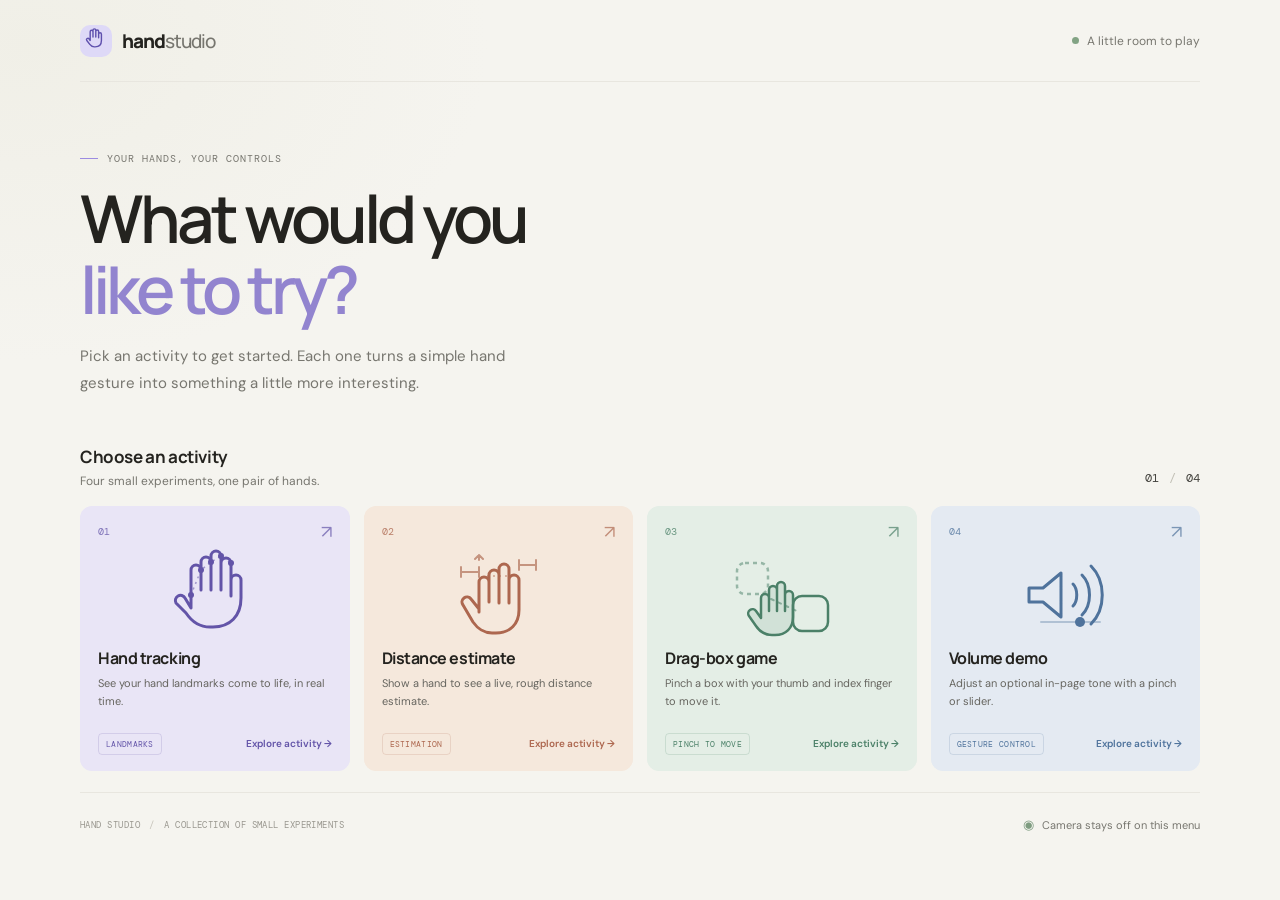
==== web/index.html @ ec26fe23 "Add initial HTML structure and CSS styles for Hand Studio web app - Created index.html with layout f" ====
<!doctype html>
<html lang="en">
  <head>
    <meta charset="utf-8">
    <meta name="viewport" content="width=device-width, initial-scale=1">
    <meta name="theme-color" content="#f5f4ef">
    <meta
      name="description"
      content="Choose a hand-tracking activity: explore landmarks, estimate distance, move boxes, or try gesture-controlled volume."
    >
    <title>Hand Studio — choose an activity</title>
    <link rel="stylesheet" href="styles.css">
    <script type="module" src="app.js"></script>
  </head>
  <body>
    <div class="page-shell">
      <header class="site-header">
        <a class="brand" href="#/" aria-label="Hand Studio home">
          <span class="brand-mark" aria-hidden="true">
            <svg viewBox="0 0 32 32" fill="none">
              <path d="M11 16V7.5a2 2 0 0 1 4 0V15 5.5a2 2 0 0 1 4 0V15 7a2 2 0 0 1 4 0v9-5a2 2 0 0 1 4 0v9c0 6-3.5 9-9 9h-1c-3 0-5-1.2-6.5-3.4L6.2 20a2 2 0 0 1 3.2-2.4L11 20v-4Z" transform="translate(-2 -2) scale(.9)" stroke="currentColor" stroke-width="2" stroke-linecap="round" stroke-linejoin="round"/>
            </svg>
          </span>
          <span>hand<span class="brand-light">studio</span></span>
        </a>
        <span class="header-note"><span class="status-dot" aria-hidden="true"></span> A little room to play</span>
      </header>

      <main id="main-content">
        <section class="home-view" id="home-view" aria-labelledby="page-title">
          <div class="intro">
            <p class="eyebrow"><span class="eyebrow-line" aria-hidden="true"></span> YOUR HANDS, YOUR CONTROLS</p>
            <h1 id="page-title" tabindex="-1">What would you<br><span>like to try?</span></h1>
            <p class="intro-copy">Pick an activity to get started. Each one turns a simple hand gesture into something a little more interesting.</p>
          </div>

          <div class="section-heading">
            <div>
              <h2>Choose an activity</h2>
              <p>Four small experiments, one pair of hands.</p>
            </div>
            <span class="activity-count">01 <span>/</span> 04</span>
          </div>

          <nav class="activity-grid" aria-label="Hand-tracking activities">
            <a class="activity-card card-lilac" href="#/activity/hand-tracking">
              <span class="card-topline"><span class="activity-number">01</span><span class="card-arrow" aria-hidden="true">↗</span></span>
              <span class="card-art art-tracking" aria-hidden="true">
                <svg viewBox="0 0 112 100" fill="none">
                  <path d="M32 50V25a5 5 0 0 1 10 0v20-28a5 5 0 0 1 10 0v28-34a5 5 0 0 1 10 0v34-27a5 5 0 0 1 10 0v33-16a5 5 0 0 1 10 0v18c0 18-11 29-28 29h-3c-11 0-18-5-24-14L17 58a5 5 0 0 1 9-5l6 10V50Z" stroke="currentColor" stroke-width="3" stroke-linecap="round" stroke-linejoin="round"/>
                  <circle cx="32" cy="50" r="3" fill="currentColor"/><circle cx="42" cy="25" r="3" fill="currentColor"/><circle cx="52" cy="17" r="3" fill="currentColor"/><circle cx="62" cy="11" r="3" fill="currentColor"/><circle cx="72" cy="18" r="3" fill="currentColor"/>
                  <path d="m32 50 10-25 10-8 10-6 10 7" stroke="currentColor" stroke-width="1.5" stroke-dasharray="2 4" opacity=".55"/>
                </svg>
              </span>
              <span class="card-title">Hand tracking</span>
              <span class="card-description">See your hand landmarks come to life, in real time.</span>
              <span class="card-footer"><span class="card-tag">LANDMARKS</span><span class="card-cta">Explore activity <span aria-hidden="true">→</span></span></span>
            </a>

            <a class="activity-card card-peach" href="#/activity/distance-estimate">
              <span class="card-topline"><span class="activity-number">02</span><span class="card-arrow" aria-hidden="true">↗</span></span>
              <span class="card-art art-distance" aria-hidden="true">
                <svg viewBox="0 0 112 100" fill="none">
                  <path d="M37 67V37a5 5 0 0 1 10 0v20-27a5 5 0 0 1 10 0v28-34a5 5 0 0 1 10 0v34-23a5 5 0 0 1 10 0v30c0 14-9 23-23 23h-4c-9 0-14-4-19-11L21 60a5 5 0 0 1 8-6l8 10V67Z" stroke="currentColor" stroke-width="3" stroke-linecap="round" stroke-linejoin="round"/>
                  <path d="M19 27h18M19 22v10m18-10v10M77 20h17m-17-5v10m17-10v10M37 15v-5m0 0-4 4m4-4 4 4" stroke="currentColor" stroke-width="2" stroke-linecap="round" stroke-linejoin="round" opacity=".65"/>
                  <path d="M45 31h22" stroke="currentColor" stroke-width="1.5" stroke-dasharray="2 4" opacity=".55"/>
                </svg>
              </span>
              <span class="card-title">Distance estimate</span>
              <span class="card-description">Show a hand to see a live, rough distance estimate.</span>
              <span class="card-footer"><span class="card-tag">ESTIMATION</span><span class="card-cta">Explore activity <span aria-hidden="true">→</span></span></span>
            </a>

            <a class="activity-card card-mint" href="#/activity/drag-box">
              <span class="card-topline"><span class="activity-number">03</span><span class="card-arrow" aria-hidden="true">↗</span></span>
              <span class="card-art art-drag" aria-hidden="true">
                <svg viewBox="0 0 112 100" fill="none">
                  <rect x="11" y="18" width="31" height="31" rx="8" stroke="currentColor" stroke-width="2.5" stroke-dasharray="4 4" opacity=".5"/>
                  <rect x="67" y="51" width="35" height="35" rx="9" stroke="currentColor" stroke-width="2.5"/>
                  <path d="M35 72V53a4 4 0 0 1 8 0v13-21a4 4 0 0 1 8 0v21-25a4 4 0 0 1 8 0v25-16a4 4 0 0 1 8 0v22c0 11-7 18-18 18h-3c-7 0-12-3-16-9l-7-10a4 4 0 0 1 7-5l5 7V72Z" fill="currentColor" fill-opacity=".12" stroke="currentColor" stroke-width="2.5" stroke-linecap="round" stroke-linejoin="round"/>
                  <path d="m45 54 28 13" stroke="currentColor" stroke-width="2" stroke-linecap="round" stroke-dasharray="3 5" opacity=".55"/>
                </svg>
              </span>
              <span class="card-title">Drag-box game</span>
              <span class="card-description">Pinch a box with your thumb and index finger to move it.</span>
              <span class="card-footer"><span class="card-tag">PINCH TO MOVE</span><span class="card-cta">Explore activity <span aria-hidden="true">→</span></span></span>
            </a>

            <a class="activity-card card-blue" href="#/activity/volume-control">
              <span class="card-topline"><span class="activity-number">04</span><span class="card-arrow" aria-hidden="true">↗</span></span>
              <span class="card-art art-volume" aria-hidden="true">
                <svg viewBox="0 0 112 100" fill="none">
                  <path d="M20 43h14l18-15v44L34 57H20V43Z" stroke="currentColor" stroke-width="3" stroke-linejoin="round"/>
                  <path d="M64 39c5 5 5 17 0 22m9-31c10 10 10 30 0 40m9-49c15 15 15 43 0 58" stroke="currentColor" stroke-width="3" stroke-linecap="round"/>
                  <path d="M32 77h59" stroke="currentColor" stroke-width="2" stroke-linecap="round" opacity=".35"/>
                  <circle cx="71" cy="77" r="5" fill="currentColor"/>
                </svg>
              </span>
              <span class="card-title">Volume demo</span>
              <span class="card-description">Adjust an optional in-page tone with a pinch or slider.</span>
              <span class="card-footer"><span class="card-tag">GESTURE CONTROL</span><span class="card-cta">Explore activity <span aria-hidden="true">→</span></span></span>
            </a>
          </nav>

          <footer class="home-footer">
            <span>HAND STUDIO <span class="footer-divider">/</span> A COLLECTION OF SMALL EXPERIMENTS</span>
            <span class="camera-note"><span class="camera-icon" aria-hidden="true">◉</span> Camera stays off on this menu</span>
          </footer>
        </section>

        <section class="activity-view" id="activity-view" aria-labelledby="activity-title" hidden>
          <a class="back-link" href="#/"><span aria-hidden="true">←</span> All activities</a>
          <div class="preview-panel">
            <div class="preview-copy">
              <p class="eyebrow"><span class="eyebrow-line" aria-hidden="true"></span><span id="activity-category">ACTIVITY PREVIEW</span></p>
              <h1 id="activity-title" tabindex="-1">Activity</h1>
              <p class="intro-copy" id="activity-description"></p>
              <p class="preview-note" id="preview-note">This activity is a preview for now. Its interactive experience will be added in a future update.</p>
              <a class="back-button" href="#/">Back to activities <span aria-hidden="true">→</span></a>
            </div>
            <div class="preview-art" id="preview-art" aria-hidden="true">
              <span class="preview-orbit orbit-one"></span>
              <span class="preview-orbit orbit-two"></span>
              <span class="preview-spark spark-one">✳</span>
              <span class="preview-spark spark-two">✳</span>
              <span class="preview-hand">✋</span>
              <span class="preview-label">A LITTLE<br>EXPERIMENT</span>
            </div>
            <section class="tracking-panel" id="tracking-panel" aria-label="Live hand tracking" hidden>
              <div class="camera-stage">
                <video id="camera-video" autoplay playsinline muted aria-label="Mirrored live camera feed"></video>
                <canvas id="landmark-canvas" aria-hidden="true"></canvas>
                <div class="drag-board" id="drag-board" aria-hidden="true" hidden>
                  <span class="drag-box box-coral" data-box="0">MOVE ME</span>
                  <span class="drag-box box-violet" data-box="1">PINCH</span>
                  <span class="drag-box box-green" data-box="2">LET GO</span>
                  <span class="drag-cursor" id="drag-cursor"></span>
                </div>
                <span class="camera-badge"><span class="status-dot" aria-hidden="true"></span> LIVE PREVIEW</span>
                <span class="fps-badge"><span id="hand-count">0</span> HANDS <span class="badge-divider">/</span> <span id="fps-value">—</span> FPS</span>
              </div>
              <div class="tracking-controls">
                <div>
                  <p class="tracking-status" id="tracking-status" role="status" aria-live="polite">Camera is off. Start when you’re ready.</p>
                  <p class="tracking-error" id="tracking-error" role="alert" hidden></p>
                </div>
                <div class="tracking-actions">
                  <button class="camera-button" id="start-camera" type="button">Start camera <span aria-hidden="true">→</span></button>
                  <button class="camera-button camera-button-secondary" id="stop-camera" type="button" hidden>Stop camera</button>
                </div>
              </div>
              <p class="privacy-note">Your camera feed is processed on this device and is not sent to a server. Hand tracking downloads its model the first time you start.</p>
              <section class="activity-tools" id="distance-tools" aria-labelledby="distance-heading" hidden>
                <div class="tool-heading">
                  <div>
                    <p class="tool-kicker">LIVE ESTIMATE</p>
                    <h2 id="distance-heading">Hand-to-camera distance</h2>
                  </div>
                  <span class="estimate-value"><span id="distance-value">—</span> <span>cm</span></span>
                </div>
                <p class="tool-description" id="distance-status">Start the camera and show one hand to see an estimate.</p>
                <p class="tool-disclaimer">Approximation based on the original demo’s hand-size calibration. Actual distance varies with hand size, camera, and lighting.</p>
              </section>
              <section class="activity-tools" id="drag-tools" aria-labelledby="drag-heading" hidden>
                <div class="tool-heading">
                  <div>
                    <p class="tool-kicker">PINCH TO MOVE</p>
                    <h2 id="drag-heading">Pick up a box</h2>
                  </div>
                  <span class="tool-count"><span id="boxes-moved">0</span> / 3 moved</span>
                </div>
                <p class="tool-description" id="drag-status">Start the camera, pinch a box with your thumb and index finger, then move your hand.</p>
                <button class="reset-button" id="reset-boxes" type="button">Reset boxes</button>
              </section>
              <section class="activity-tools" id="volume-tools" aria-labelledby="volume-heading" hidden>
                <div class="tool-heading">
                  <div>
                    <p class="tool-kicker">PINCH TO ADJUST</p>
                    <h2 id="volume-heading">In-page demo volume</h2>
                  </div>
                  <span class="estimate-value"><span id="volume-value">35</span><span>%</span></span>
                </div>
                <label class="volume-label" for="volume-slider">Volume <span>Move your thumb and index finger, or use this slider.</span></label>
                <input id="volume-slider" type="range" min="0" max="100" value="35">
                <label class="gesture-toggle"><input id="gesture-volume" type="checkbox" checked> Use hand gestures to control volume</label>
                <div class="volume-actions">
                  <button class="camera-button" id="toggle-tone" type="button">Enable demo sound</button>
                  <span class="tool-description" id="volume-status" role="status" aria-live="polite">Sound is off. Enable it to hear the gesture-controlled tone.</span>
                </div>
                <p class="tool-disclaimer">This only changes a generated tone in this page, not your device or server volume.</p>
              </section>
            </section>
          </div>
        </section>
      </main>
    </div>
  </body>
</html>
---- web/styles.css ----
@import url("./styles/base.css");
@import url("./styles/menu.css");
@import url("./styles/activity.css");
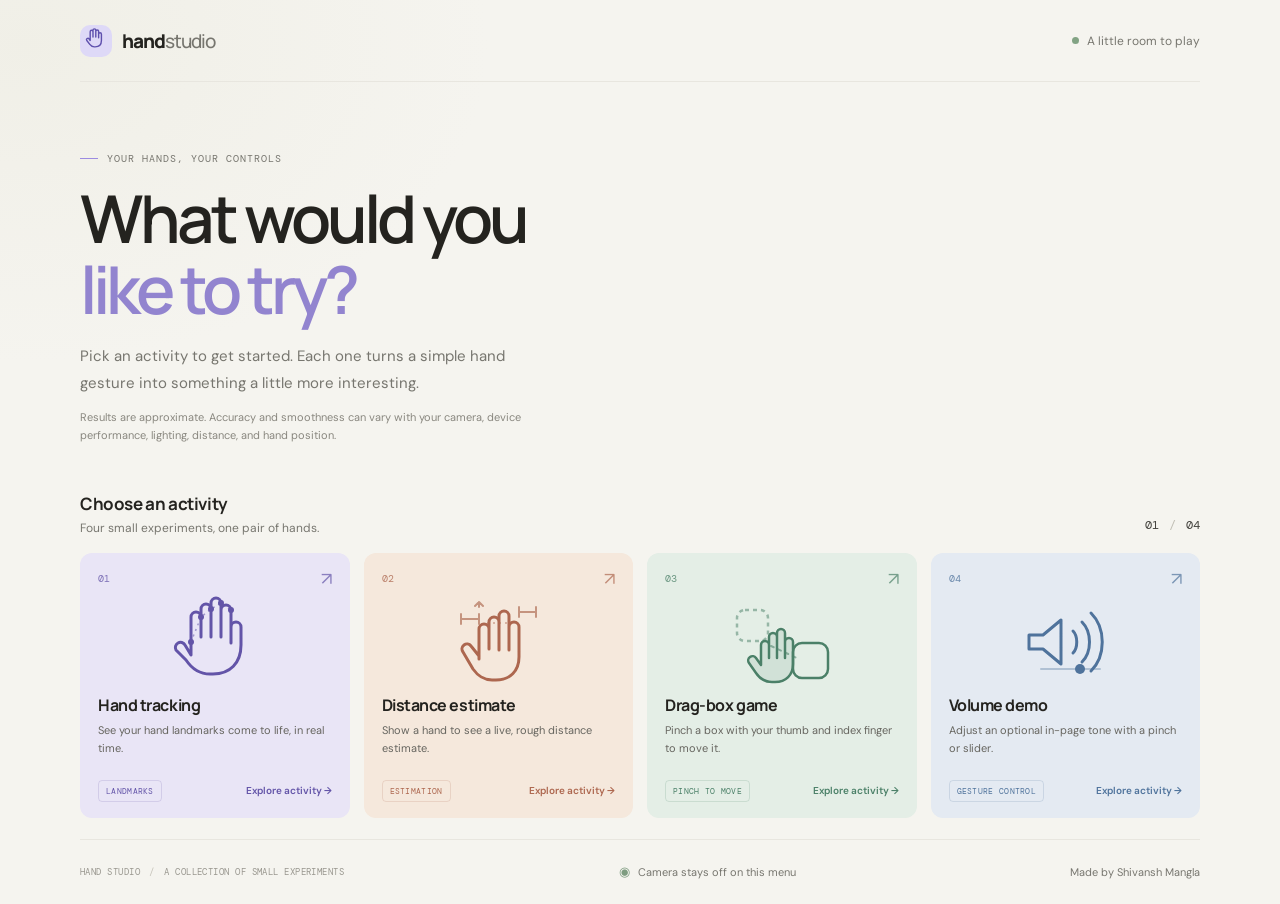
==== commit b6eb5d8f: "Add MediaPipe WASM module for vision processing without SIMD optimizations" ====
--- a/web/index.html
+++ b/web/index.html
@@ -32,6 +32,7 @@
             <p class="eyebrow"><span class="eyebrow-line" aria-hidden="true"></span> YOUR HANDS, YOUR CONTROLS</p>
             <h1 id="page-title" tabindex="-1">What would you<br><span>like to try?</span></h1>
             <p class="intro-copy">Pick an activity to get started. Each one turns a simple hand gesture into something a little more interesting.</p>
+            <p class="intro-disclaimer">Results are approximate. Accuracy and smoothness can vary with your camera, device performance, lighting, distance, and hand position.</p>
           </div>
 
           <div class="section-heading">
@@ -105,6 +106,7 @@
           <footer class="home-footer">
             <span>HAND STUDIO <span class="footer-divider">/</span> A COLLECTION OF SMALL EXPERIMENTS</span>
             <span class="camera-note"><span class="camera-icon" aria-hidden="true">◉</span> Camera stays off on this menu</span>
+            <span class="creator-credit">Made by Shivansh Mangla</span>
           </footer>
         </section>
 
@@ -149,7 +151,7 @@
                   <button class="camera-button camera-button-secondary" id="stop-camera" type="button" hidden>Stop camera</button>
                 </div>
               </div>
-              <p class="privacy-note">Your camera feed is processed on this device and is not sent to a server. Hand tracking downloads its model the first time you start.</p>
+              <p class="privacy-note">Your camera feed is processed on this device and is not sent to a server. Results can vary with your camera, device performance, lighting, distance, and hand position.</p>
               <section class="activity-tools" id="distance-tools" aria-labelledby="distance-heading" hidden>
                 <div class="tool-heading">
                   <div>
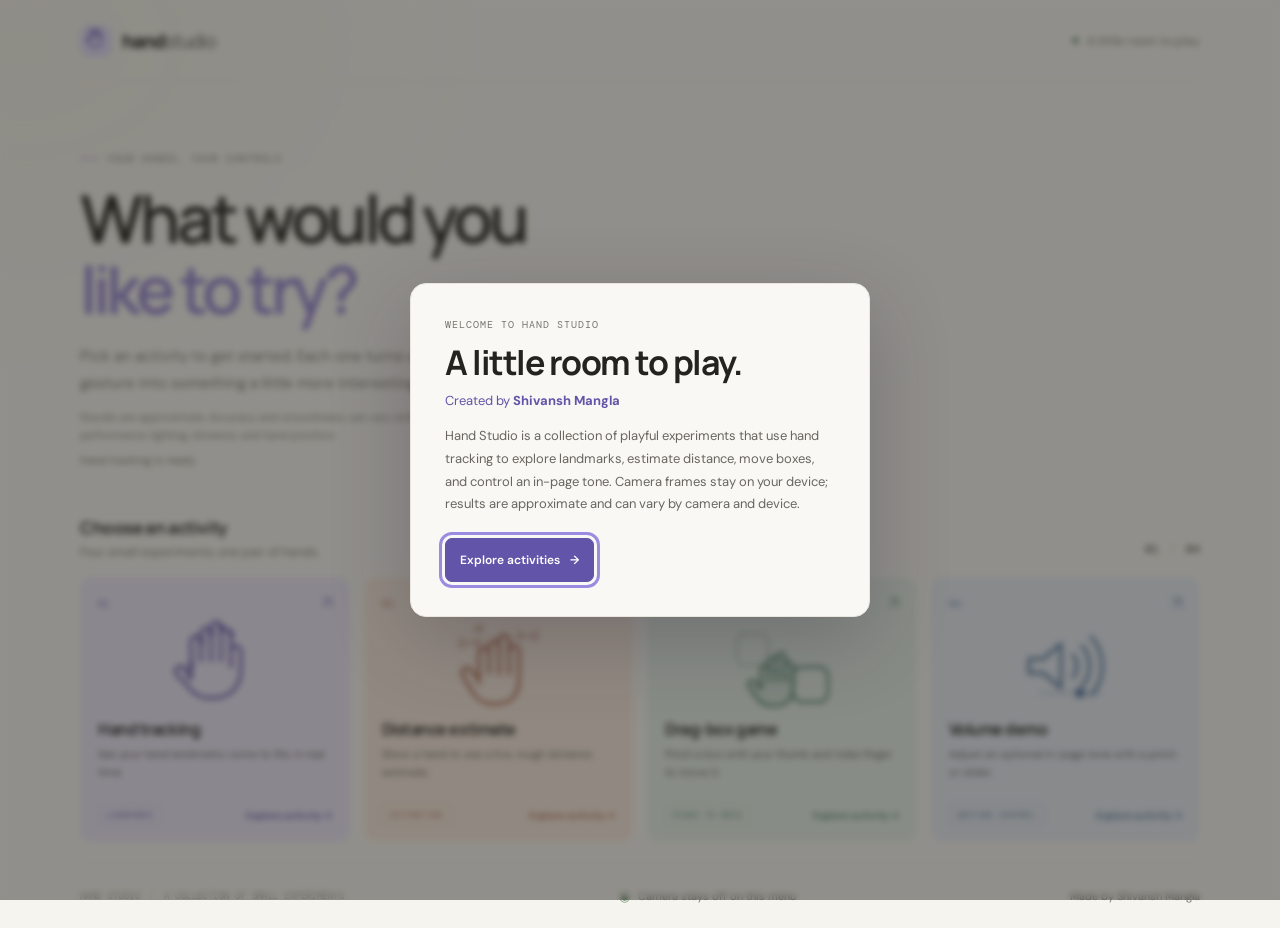
==== commit 774ebeac: "Enhance user experience with welcome dialog and preload status for hand tracking" ====
--- a/web/index.html
+++ b/web/index.html
@@ -13,6 +13,17 @@
     <script type="module" src="app.js"></script>
   </head>
   <body>
+    <dialog class="welcome-dialog" id="welcome-dialog" aria-labelledby="welcome-title" aria-describedby="welcome-description">
+      <div class="welcome-dialog-content">
+        <p class="welcome-kicker">WELCOME TO HAND STUDIO</p>
+        <h2 id="welcome-title">A little room to play.</h2>
+        <p class="welcome-credit">Created by <strong>Shivansh Mangla</strong></p>
+        <p class="welcome-description" id="welcome-description">Hand Studio is a collection of playful experiments that use hand tracking to explore landmarks, estimate distance, move boxes, and control an in-page tone. Camera frames stay on your device; results are approximate and can vary by camera and device.</p>
+        <form method="dialog">
+          <button class="camera-button" type="submit">Explore activities <span aria-hidden="true">→</span></button>
+        </form>
+      </div>
+    </dialog>
     <div class="page-shell">
       <header class="site-header">
         <a class="brand" href="#/" aria-label="Hand Studio home">
@@ -33,6 +44,7 @@
             <h1 id="page-title" tabindex="-1">What would you<br><span>like to try?</span></h1>
             <p class="intro-copy">Pick an activity to get started. Each one turns a simple hand gesture into something a little more interesting.</p>
             <p class="intro-disclaimer">Results are approximate. Accuracy and smoothness can vary with your camera, device performance, lighting, distance, and hand position.</p>
+            <p class="preload-status" id="preload-status" role="status" aria-live="polite">Preparing hand tracking in the background…</p>
           </div>
 
           <div class="section-heading">
